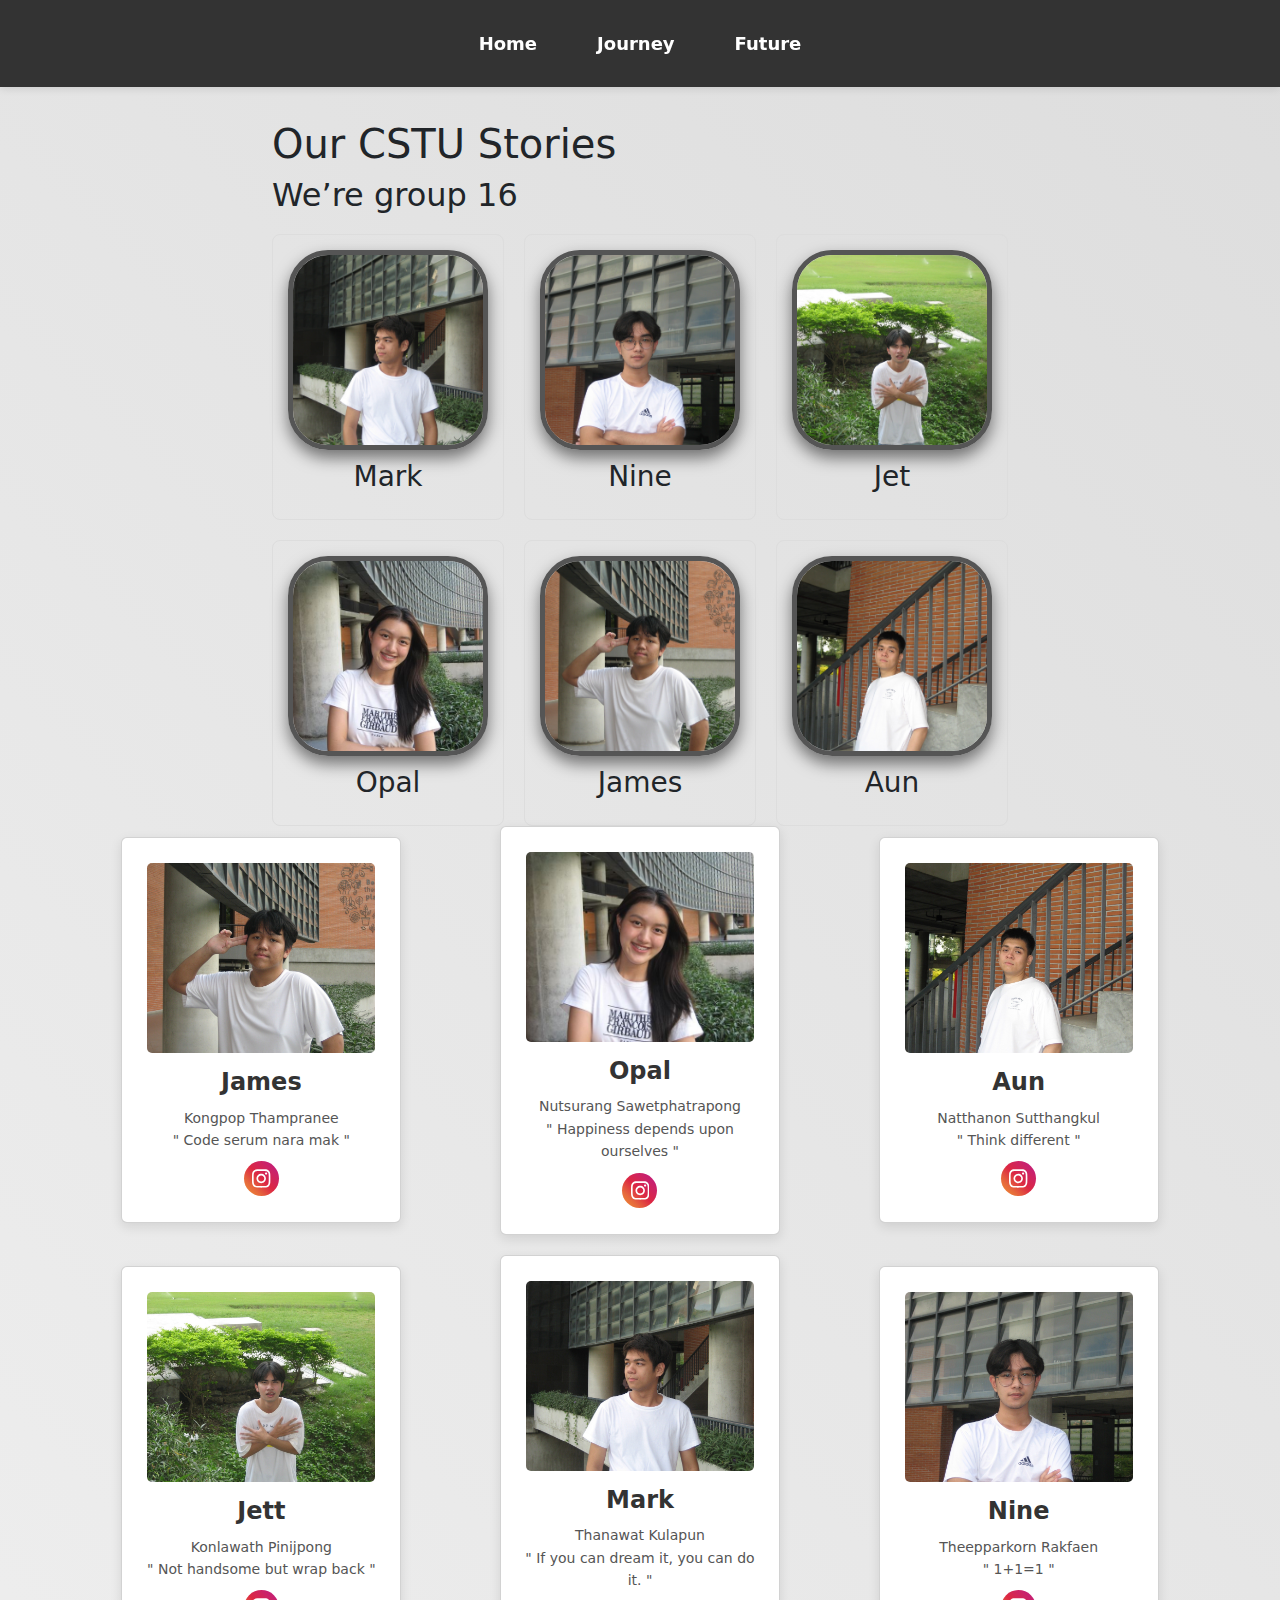
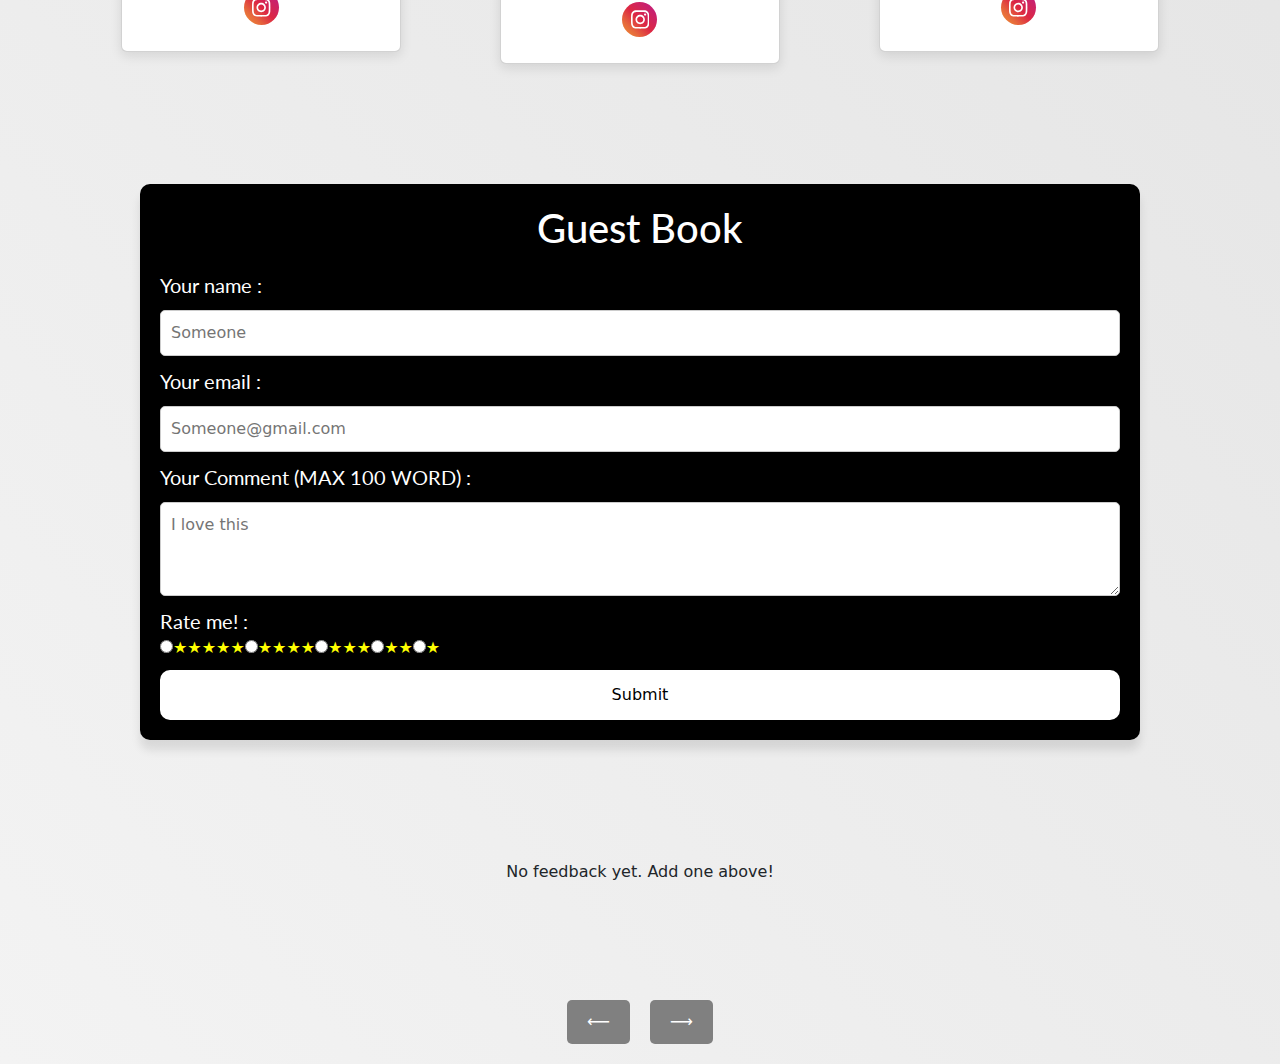
==== index.html @ e42bfc47 "Change homepage to index.html" ====
<!DOCTYPE html>
<html lang="en">
<head>
  <meta charset="UTF-8">
  <meta name="viewport" content="width=device-width, initial-scale=1.0">
  <title>Our CSTU Stories</title>
  <link rel="icon" type="image/png" href="resources/web-development.png">
  <link rel="stylesheet" href="homepage.css">

  <!-- bootstrap -->
  <link href="https://cdn.jsdelivr.net/npm/bootstrap@5.3.3/dist/css/bootstrap.min.css" rel="stylesheet" integrity="sha384-QWTKZyjpPEjISv5WaRU9OFeRpok6YctnYmDr5pNlyT2bRjXh0JMhjY6hW+ALEwIH" crossorigin="anonymous">
  <script src="https://cdn.jsdelivr.net/npm/bootstrap@5.3.3/dist/js/bootstrap.bundle.min.js" integrity="sha384-YvpcrYf0tY3lHB60NNkmXc5s9fDVZLESaAA55NDzOxhy9GkcIdslK1eN7N6jIeHz" crossorigin="anonymous"></script>
</head>

<body>
  <header>
    <nav>
      <a href="index.html">Home</a>
      <a href="Journey.html">Journey</a>
      <a href="future.html">Future</a>
    </nav>
  </header>
  
  <main>
    <h1>Our CSTU Stories</h1>
    <h2>We’re group 16</h2>

    <section class="profiles">
      <div class="profile">
        <img src="resources/mark.jpg" alt="Mark">
        <h3>Mark</h3>
      </div>
      <div class="profile">
        <img src="resources/nay.jpg" alt="Nine">
        <h3>Nine</h3>
      </div>
      <div class="profile">
        <img src="resources/jett.jpg" alt="Jet">
        <h3>Jet</h3>
      </div>
      <div class="profile">
        <img src="resources/opal2.jpg" alt="Opal">
        <h3>Opal</h3>
      </div>
      <div class="profile">
        <img src="resources/James.jpg" alt="james">
        <h3>James</h3>
      </div>
      <div class="profile">
        <img src="resources/aun.jpg" alt="Aun">
        <h3>Aun</h3>
      </div>
    </section>
  </main>

  <div class="container">
    <div class="card">
      <div class="content">
        <img src="resources/James.jpg" alt="James">
        <h2>James</h2>
        <p>
          Kongpop Thampranee<br>
          " Code serum nara mak "<br>
          <a href="https://www.instagram.com/james_kongpop/">
            <button class="instagram" id="ins">
              <svg xmlns="http://www.w3.org/2000/svg" height="1.5em" viewBox="0 0 448 512" class="icon"><path d="M224.1 141c-63.6 0-114.9 51.3-114.9 114.9s51.3 114.9 114.9 114.9S339 319.5 339 255.9 287.7 141 224.1 141zm0 189.6c-41.1 0-74.7-33.5-74.7-74.7s33.5-74.7 74.7-74.7 74.7 33.5 74.7 74.7-33.6 74.7-74.7 74.7zm146.4-194.3c0 14.9-12 26.8-26.8 26.8-14.9 0-26.8-12-26.8-26.8s12-26.8 26.8-26.8 26.8 12 26.8 26.8zm76.1 27.2c-1.7-35.9-9.9-67.7-36.2-93.9-26.2-26.2-58-34.4-93.9-36.2-37-2.1-147.9-2.1-184.9 0-35.8 1.7-67.6 9.9-93.9 36.1s-34.4 58-36.2 93.9c-2.1 37-2.1 147.9 0 184.9 1.7 35.9 9.9 67.7 36.2 93.9s58 34.4 93.9 36.2c37 2.1 147.9 2.1 184.9 0 35.9-1.7 67.7-9.9 93.9-36.2 26.2-26.2 34.4-58 36.2-93.9 2.1-37 2.1-147.8 0-184.8zM398.8 388c-7.8 19.6-22.9 34.7-42.6 42.6-29.5 11.7-99.5 9-132.1 9s-102.7 2.6-132.1-9c-19.6-7.8-34.7-22.9-42.6-42.6-11.7-29.5-9-99.5-9-132.1s-2.6-102.7 9-132.1c7.8-19.6 22.9-34.7 42.6-42.6 29.5-11.7 99.5-9 132.1-9s102.7-2.6 132.1 9c19.6 7.8 34.7 22.9 42.6 42.6 11.7 29.5 9 99.5 9 132.1s2.7 102.7-9 132.1z"></path></svg>
              <span class="text">Instagram</span>
            </button>
          </a>
        </p>
      </div>
    </div>

    <div class="card">
      <div class="content">
        <img src="resources/opal2.jpg" alt="Opal">
        <h2>Opal</h2>
        <p>
          Nutsurang Sawetphatrapong<br>
          " Happiness depends upon ourselves "<br>
          <a href="https://www.instagram.com/nsr_swptp/">
            <button class="instagram" id="ins">
              <svg xmlns="http://www.w3.org/2000/svg" height="1.5em" viewBox="0 0 448 512" class="icon"><path d="M224.1 141c-63.6 0-114.9 51.3-114.9 114.9s51.3 114.9 114.9 114.9S339 319.5 339 255.9 287.7 141 224.1 141zm0 189.6c-41.1 0-74.7-33.5-74.7-74.7s33.5-74.7 74.7-74.7 74.7 33.5 74.7 74.7-33.6 74.7-74.7 74.7zm146.4-194.3c0 14.9-12 26.8-26.8 26.8-14.9 0-26.8-12-26.8-26.8s12-26.8 26.8-26.8 26.8 12 26.8 26.8zm76.1 27.2c-1.7-35.9-9.9-67.7-36.2-93.9-26.2-26.2-58-34.4-93.9-36.2-37-2.1-147.9-2.1-184.9 0-35.8 1.7-67.6 9.9-93.9 36.1s-34.4 58-36.2 93.9c-2.1 37-2.1 147.9 0 184.9 1.7 35.9 9.9 67.7 36.2 93.9s58 34.4 93.9 36.2c37 2.1 147.9 2.1 184.9 0 35.9-1.7 67.7-9.9 93.9-36.2 26.2-26.2 34.4-58 36.2-93.9 2.1-37 2.1-147.8 0-184.8zM398.8 388c-7.8 19.6-22.9 34.7-42.6 42.6-29.5 11.7-99.5 9-132.1 9s-102.7 2.6-132.1-9c-19.6-7.8-34.7-22.9-42.6-42.6-11.7-29.5-9-99.5-9-132.1s-2.6-102.7 9-132.1c7.8-19.6 22.9-34.7 42.6-42.6 29.5-11.7 99.5-9 132.1-9s102.7-2.6 132.1 9c19.6 7.8 34.7 22.9 42.6 42.6 11.7 29.5 9 99.5 9 132.1s2.7 102.7-9 132.1z"></path></svg>
              <span class="text">Instagram</span>
            </button>
          </a>
        </p>
      </div>
    </div>

    <div class="card">
      <div class="content">
        <img src="resources/aun.jpg" alt="Aun">
        <h2>Aun</h2>
        <p>
          Natthanon Sutthangkul<br>
          " Think different "<br>
          <a href="https://www.instagram.com/axnq.ns/">
            <button class="instagram" id="ins">
              <svg xmlns="http://www.w3.org/2000/svg" height="1.5em" viewBox="0 0 448 512" class="icon"><path d="M224.1 141c-63.6 0-114.9 51.3-114.9 114.9s51.3 114.9 114.9 114.9S339 319.5 339 255.9 287.7 141 224.1 141zm0 189.6c-41.1 0-74.7-33.5-74.7-74.7s33.5-74.7 74.7-74.7 74.7 33.5 74.7 74.7-33.6 74.7-74.7 74.7zm146.4-194.3c0 14.9-12 26.8-26.8 26.8-14.9 0-26.8-12-26.8-26.8s12-26.8 26.8-26.8 26.8 12 26.8 26.8zm76.1 27.2c-1.7-35.9-9.9-67.7-36.2-93.9-26.2-26.2-58-34.4-93.9-36.2-37-2.1-147.9-2.1-184.9 0-35.8 1.7-67.6 9.9-93.9 36.1s-34.4 58-36.2 93.9c-2.1 37-2.1 147.9 0 184.9 1.7 35.9 9.9 67.7 36.2 93.9s58 34.4 93.9 36.2c37 2.1 147.9 2.1 184.9 0 35.9-1.7 67.7-9.9 93.9-36.2 26.2-26.2 34.4-58 36.2-93.9 2.1-37 2.1-147.8 0-184.8zM398.8 388c-7.8 19.6-22.9 34.7-42.6 42.6-29.5 11.7-99.5 9-132.1 9s-102.7 2.6-132.1-9c-19.6-7.8-34.7-22.9-42.6-42.6-11.7-29.5-9-99.5-9-132.1s-2.6-102.7 9-132.1c7.8-19.6 22.9-34.7 42.6-42.6 29.5-11.7 99.5-9 132.1-9s102.7-2.6 132.1 9c19.6 7.8 34.7 22.9 42.6 42.6 11.7 29.5 9 99.5 9 132.1s2.7 102.7-9 132.1z"></path></svg>
              <span class="text">Instagram</span>
            </button>
          </a>
        </p>
      </div>
    </div>

    <div class="card">
      <div class="content">
        <img src="resources/jett.jpg" alt="Jett">
        <h2>Jett</h2>
        <p>
          Konlawath Pinijpong<br>
          " Not handsome but wrap back "<br>
          <a href="https://www.instagram.com/konlawath/">
            <button class="instagram" id="ins">
              <svg xmlns="http://www.w3.org/2000/svg" height="1.5em" viewBox="0 0 448 512" class="icon"><path d="M224.1 141c-63.6 0-114.9 51.3-114.9 114.9s51.3 114.9 114.9 114.9S339 319.5 339 255.9 287.7 141 224.1 141zm0 189.6c-41.1 0-74.7-33.5-74.7-74.7s33.5-74.7 74.7-74.7 74.7 33.5 74.7 74.7-33.6 74.7-74.7 74.7zm146.4-194.3c0 14.9-12 26.8-26.8 26.8-14.9 0-26.8-12-26.8-26.8s12-26.8 26.8-26.8 26.8 12 26.8 26.8zm76.1 27.2c-1.7-35.9-9.9-67.7-36.2-93.9-26.2-26.2-58-34.4-93.9-36.2-37-2.1-147.9-2.1-184.9 0-35.8 1.7-67.6 9.9-93.9 36.1s-34.4 58-36.2 93.9c-2.1 37-2.1 147.9 0 184.9 1.7 35.9 9.9 67.7 36.2 93.9s58 34.4 93.9 36.2c37 2.1 147.9 2.1 184.9 0 35.9-1.7 67.7-9.9 93.9-36.2 26.2-26.2 34.4-58 36.2-93.9 2.1-37 2.1-147.8 0-184.8zM398.8 388c-7.8 19.6-22.9 34.7-42.6 42.6-29.5 11.7-99.5 9-132.1 9s-102.7 2.6-132.1-9c-19.6-7.8-34.7-22.9-42.6-42.6-11.7-29.5-9-99.5-9-132.1s-2.6-102.7 9-132.1c7.8-19.6 22.9-34.7 42.6-42.6 29.5-11.7 99.5-9 132.1-9s102.7-2.6 132.1 9c19.6 7.8 34.7 22.9 42.6 42.6 11.7 29.5 9 99.5 9 132.1s2.7 102.7-9 132.1z"></path></svg>
              <span class="text">Instagram</span>
            </button>
          </a>
        </p>
      </div>
    </div>

    <div class="card">
      <div class="content">
        <img src="resources/mark.jpg" alt="Mark">
        <h2>Mark</h2>
        <p>
          Thanawat Kulapun<br>
          " If you can dream it, you can do it. "<br>
          <a href="https://www.instagram.com/mark.thku/">
            <button class="instagram" id="ins">
              <svg xmlns="http://www.w3.org/2000/svg" height="1.5em" viewBox="0 0 448 512" class="icon"><path d="M224.1 141c-63.6 0-114.9 51.3-114.9 114.9s51.3 114.9 114.9 114.9S339 319.5 339 255.9 287.7 141 224.1 141zm0 189.6c-41.1 0-74.7-33.5-74.7-74.7s33.5-74.7 74.7-74.7 74.7 33.5 74.7 74.7-33.6 74.7-74.7 74.7zm146.4-194.3c0 14.9-12 26.8-26.8 26.8-14.9 0-26.8-12-26.8-26.8s12-26.8 26.8-26.8 26.8 12 26.8 26.8zm76.1 27.2c-1.7-35.9-9.9-67.7-36.2-93.9-26.2-26.2-58-34.4-93.9-36.2-37-2.1-147.9-2.1-184.9 0-35.8 1.7-67.6 9.9-93.9 36.1s-34.4 58-36.2 93.9c-2.1 37-2.1 147.9 0 184.9 1.7 35.9 9.9 67.7 36.2 93.9s58 34.4 93.9 36.2c37 2.1 147.9 2.1 184.9 0 35.9-1.7 67.7-9.9 93.9-36.2 26.2-26.2 34.4-58 36.2-93.9 2.1-37 2.1-147.8 0-184.8zM398.8 388c-7.8 19.6-22.9 34.7-42.6 42.6-29.5 11.7-99.5 9-132.1 9s-102.7 2.6-132.1-9c-19.6-7.8-34.7-22.9-42.6-42.6-11.7-29.5-9-99.5-9-132.1s-2.6-102.7 9-132.1c7.8-19.6 22.9-34.7 42.6-42.6 29.5-11.7 99.5-9 132.1-9s102.7-2.6 132.1 9c19.6 7.8 34.7 22.9 42.6 42.6 11.7 29.5 9 99.5 9 132.1s2.7 102.7-9 132.1z"></path></svg>
              <span class="text">Instagram</span>
            </button>
          </a>
        </p>
      </div>
    </div>

    <div class="card">
      <div class="content">
        <img src="resources/nay.jpg" alt="Nine">
        <h2>Nine</h2>
        <p>
          Theepparkorn Rakfaen<br>
          " 1+1=1 "<br>
          <a href="https://www.instagram.com/chardiznable/">
            <button class="instagram" id="ins">
              <svg xmlns="http://www.w3.org/2000/svg" height="1.5em" viewBox="0 0 448 512" class="icon"><path d="M224.1 141c-63.6 0-114.9 51.3-114.9 114.9s51.3 114.9 114.9 114.9S339 319.5 339 255.9 287.7 141 224.1 141zm0 189.6c-41.1 0-74.7-33.5-74.7-74.7s33.5-74.7 74.7-74.7 74.7 33.5 74.7 74.7-33.6 74.7-74.7 74.7zm146.4-194.3c0 14.9-12 26.8-26.8 26.8-14.9 0-26.8-12-26.8-26.8s12-26.8 26.8-26.8 26.8 12 26.8 26.8zm76.1 27.2c-1.7-35.9-9.9-67.7-36.2-93.9-26.2-26.2-58-34.4-93.9-36.2-37-2.1-147.9-2.1-184.9 0-35.8 1.7-67.6 9.9-93.9 36.1s-34.4 58-36.2 93.9c-2.1 37-2.1 147.9 0 184.9 1.7 35.9 9.9 67.7 36.2 93.9s58 34.4 93.9 36.2c37 2.1 147.9 2.1 184.9 0 35.9-1.7 67.7-9.9 93.9-36.2 26.2-26.2 34.4-58 36.2-93.9 2.1-37 2.1-147.8 0-184.8zM398.8 388c-7.8 19.6-22.9 34.7-42.6 42.6-29.5 11.7-99.5 9-132.1 9s-102.7 2.6-132.1-9c-19.6-7.8-34.7-22.9-42.6-42.6-11.7-29.5-9-99.5-9-132.1s-2.6-102.7 9-132.1c7.8-19.6 22.9-34.7 42.6-42.6 29.5-11.7 99.5-9 132.1-9s102.7-2.6 132.1 9c19.6 7.8 34.7 22.9 42.6 42.6 11.7 29.5 9 99.5 9 132.1s2.7 102.7-9 132.1z"></path></svg>
              <span class="text">Instagram</span>
            </button>
          </a>
        </p>
      </div>
    </div>
    
    <!-- Guest Book -->
    <div class="form-container">
      <form id="feedbackForm">
        <h1 id="Bigheader">Guest Book</h1>
        <label for="name" id="headerformTEXT">Your name :</label>
        <input type="text" id="name" placeholder="Someone" required>
    
        <label for="email" id="headerformTEXT">Your email :</label>
        <input type="email" id="emailInput" placeholder="Someone@gmail.com" required>
          
        <label for="commentInput" id="headerformTEXT">Your Comment (MAX 100 WORD) :</label>
        <textarea id="commentInput" rows="3" placeholder="I love this" required></textarea>
        
        <div>
          <label id="headerformTEXT">Rate me! :</label><br>
          <div class="Ratemecol">
            <div><input type="radio" id="5star" name="rate_me" value="5"><label for="5star">★★★★★</label></div>
            <div><input type="radio" id="4star" name="rate_me" value="4"><label for="4star">★★★★</label></div>
            <div><input type="radio" id="3star" name="rate_me" value="3"><label for="3star">★★★</label></div>
            <div><input type="radio" id="2star" name="rate_me" value="2"><label for="2star">★★</label></div>
            <div><input type="radio" id="1star" name="rate_me" value="1"><label for="1star">★</label></div>
          </div>
        </div>
        
        <button type="submit" class="button">Submit</button>
      </form>
    </div>
    
    <div class="feedback-container">
      <div class="feedback-slide" id="feedbackSlide">
        <p>No feedback yet. Add one above!</p>
      </div>
      <div class="controls">
        <button class="control-btn" id="prevBtn" disabled>⟵</button>
        <button class="control-btn" id="nextBtn" disabled>⟶</button>
      </div>
    </div>
  </div>
     
  <script src="guestbook.js"></script>
</body>
</html>
---- homepage.css ----
@import url('https://fonts.googleapis.com/css2?family=Baskervville+SC&family=Bodoni+Moda+SC:ital,opsz,wght@0,6..96,400..900;1,6..96,400..900&family=Edu+AU+VIC+WA+NT+Hand:wght@400..700&family=Lato:ital,wght@0,100;0,300;0,400;0,700;0,900;1,100;1,300;1,400;1,700;1,900&family=Protest+Revolution&family=Roboto:ital,wght@0,100;0,300;0,400;0,500;0,700;0,900;1,100;1,300;1,400;1,500;1,700;1,900&family=Syne:wght@400..800&display=swap');

* {
  margin: 0;
  padding: 0;
  box-sizing: border-box;
}


body {
  font-family: 'Arial', sans-serif;
  background-color: #f7f7f7;
  color: #333;
}


header {
  background-color: #333;
  padding: 20px 0;
  position: fixed;
  width: 100%;
  top: 0;
  left: 0;
  z-index: 1000;
  box-shadow: 0 2px 8px rgba(0, 0, 0, 0.1);
}

main{
  margin-top: 100px;
}

nav {
  display: flex;
  justify-content: center;
  align-items: center;
  gap: 30px;
}

nav a {
  text-decoration: none;
  color: #fff;
  font-size: 18px;
  font-weight: 600;
  padding: 10px 15px;
  border-radius: 8px;
  transition: all 0.3s ease;
}


nav a:hover {
  background-color: #1e90ff;
  color: #fff;
  transform: scale(1.1);
}


nav a.active {
  background-color: #ff6347;
  color: #fff;
}


html {
  scroll-behavior: smooth;
}


body {
  padding-top: 80px;
}


@media (max-width: 768px) {
  nav {
      flex-direction: column;
      gap: 20px;
  }
  nav a {
      font-size: 16px;
  }
}
  
h1, h2 {
  margin: 10px 0;
}
  
.profiles {
  display: grid;
  grid-template-columns: repeat(3, 1fr);
  gap: 20px;
  margin-top: 20px;
  transition: all 0.3s ease; 
}
  
.profile {
  border: 1px solid #ddd;
  padding: 15px;
  border-radius: 8px;
  text-align: center;
}
  
.profile img {
  width: 100%;
  max-width: 200px;
  border-radius: 50%;
  object-fit: cover;
}
  
.profile h3 {
  margin: 10px 0;
}
  
.profile p {
  margin: 5px 0;
  font-size: 0.9em;
  color: #555;
}
  
body {
  margin: 0;
  font-family: 'Arial', sans-serif;
  background-color: #f3ebeb;
  color: #050404;
  display: flex;
  justify-content: center;
  align-items: center;
  flex-direction: column;
  padding: 20px;
}
     
.container {
  display: flex;
  justify-content: space-around;
  align-items: center;
  gap: 20px;
  flex-wrap: wrap;
  width: 90%;
  max-width: 1200px;
}

.card {
  width: 280px;
  background-color: #fff;
  box-shadow: 0 4px 12px rgba(0, 0, 0, 0.1);
  border-radius: 15px;
  overflow: hidden;
  transform: translateY(0);
  transition: transform 0.3s ease-in-out, box-shadow 0.3s ease-in-out;
}

.card:hover {
  transform: translateY(-10px);
  box-shadow: 0 12px 24px rgba(0, 0, 0, 0.15);
}

.card .content {
  padding: 20px;
  text-align: center;
}

.card img {
  width: 100%;
  height: 200px;
  object-fit: cover;
  border-radius: 10px;
  border: 5px solid #fff;
  transition: transform 0.3s ease;
}

.card img:hover {
  transform: scale(1.05);
}

.card h2 {
  font-size: 24px;
  color: #333;
  margin: 10px 0;
  font-weight: bold;
}

.card p {
  font-size: 14px;
  color: #555;
  margin-top: 10px;
  line-height: 1.6;
}

.content a {
  display: flex;
  align-items: center;
  justify-content: center;
}

.instagram {
  border: none;
  border-radius: 50%;
  width: 35px;
  height: 35px;
  display: flex;
  align-items: center;
  justify-content: center;
  transition-duration: .4s;
  cursor: pointer;
  position: relative;
  top: 10px;
  background: #f09433;
  background: -moz-linear-gradient(45deg, #f09433 0%, #e6683c 25%, #dc2743 50%, #cc2366 75%, #bc1888 100%);
  background: -webkit-linear-gradient(45deg, #f09433 0%,#e6683c 25%,#dc2743 50%,#cc2366 75%,#bc1888 100%);
  background: linear-gradient(45deg, #f09433 0%,#e6683c 25%,#dc2743 50%,#cc2366 75%,#bc1888 100%);
  filter: progid:DXImageTransform.Microsoft.gradient( startColorstr='#f09433', endColorstr='#bc1888',GradientType=1 );
  overflow: hidden;
}

.icon {
  transition-duration: .3s;
}

.icon path {
  fill: white;
}

.text {
  position: absolute;
  color: rgb(255, 255, 255);
  width: 120px;
  font-weight: 600;
  opacity: 0;
  transition-duration: .4s;
}

.instagram:hover {
  width: 110px;
  transition-duration: .4s;
  border-radius: 30px;
}

.instagram:hover .text {
  opacity: 1;
  transition-duration: .4s;
}

.instagram:hover .icon {
  opacity: 0;
  transition-duration: .3s;
}

body {
  background: linear-gradient(45deg, #f3f3f3, #ddd);
}

.profile img {
  width: 100%;
  max-width: 200px;
  aspect-ratio: 1/1; 
  border-radius: 20%; 
  border: 5px solid #555; 
  object-fit: cover; 
  box-shadow: 0 8px 16px rgba(0, 0, 0, 0.5); 
  transition: transform 0.3s ease, box-shadow 0.3s ease; 
}
  
.profile img:hover {
  transform: scale(1.1); 
  box-shadow: 0 12px 24px rgba(0, 0, 0, 0.7); 
}

#headerformTEXT{
  font-family:'Lato', sans-serif;
  color: white;
  font-size: 20px;
}

#Bigheader{
  font-family:'Lato', sans-serif;
  text-align: center;   
}




/* .body {
    background-color: white;
    margin: 20px;
    display: flex;
    flex-direction: column;
    align-items: center;
  } */

.form-container {
  width: 100%;
  max-width: 1000px;
  margin-top: 100px;
}

form {
  display: flex;
  flex-direction: column;
  gap: 10px;
  color: white;
  background: black;
  padding: 20px;
  border-radius: 10px;
  box-shadow: 0 10px 10px rgba(0, 0, 0, 0.1);
}

input, textarea {
  padding: 10px;
  font-size: 16px;
  border: 1px solid #ccc;
  border-radius: 5px;
}

.button {
  padding: 10px;
  font-size: 16px;
  border:white;
  border-style: solid;
  border-radius: 10px;
  background-color: white;
  color: #000000;
  cursor: pointer;
}

button:disabled {
  background-color: #ccc;
  cursor: not-allowed;
}

.headerform{
  text-align: center;
}

.feedback-container {
  width: 100%;
  max-width: 1000px;
  position: relative;
  text-align: center;
}

.feedback-slide {
  display: flex;
  justify-content: center;
  align-items: center;
  overflow: hidden;
  height: 200px;
  margin: 20px 0;
}

.feedback-card {
  width: 100%;
  padding: 20px;
  background: ccc;
  border-radius: 10px;
  box-shadow:  0 10px 10px rgba(0, 0, 0, 0.1);
  display: flex;
  flex-direction: column;
  align-items: center;
  transition: transform 0.3s ease;
  background-color: black;
  color: white;
}

.feedback-content {
  font-size: 18px;
  margin-bottom: 15px;
  line-height: 1.6;
  filter: opacity(1);
}

.feedback-author {
  font-size: 14px;
  color: white;
}

.controls {
  display: flex;
  justify-content: center;
  margin-top: 10px;
}

.control-btn {
  background: black;
  color: white;
  border: none;
  padding: 10px 20px;
  margin: 0 10px;
  cursor: pointer;
  border-radius: 5px;
}

.control-btn:disabled {
  background: gray;
  cursor: not-allowed;
}

#error{
  color: red;
  font-size: small;
}

.Ratemecol{
  display: flex;
  flex-direction: row;
  color: yellow
}

/* ################## */


@media only screen and (max-width: 500px) {
  .Ratemecol{
    flex-direction: column;
  }
}

@media only screen and (max-width: 1000px) {
  .form-container {
    margin-top: 500px;
  }
}
  
@media only screen and (max-width: 768px) {
  .form-container {
    margin-top: 1800px;
  }
  main{
    margin-top: 250px;
  }
}
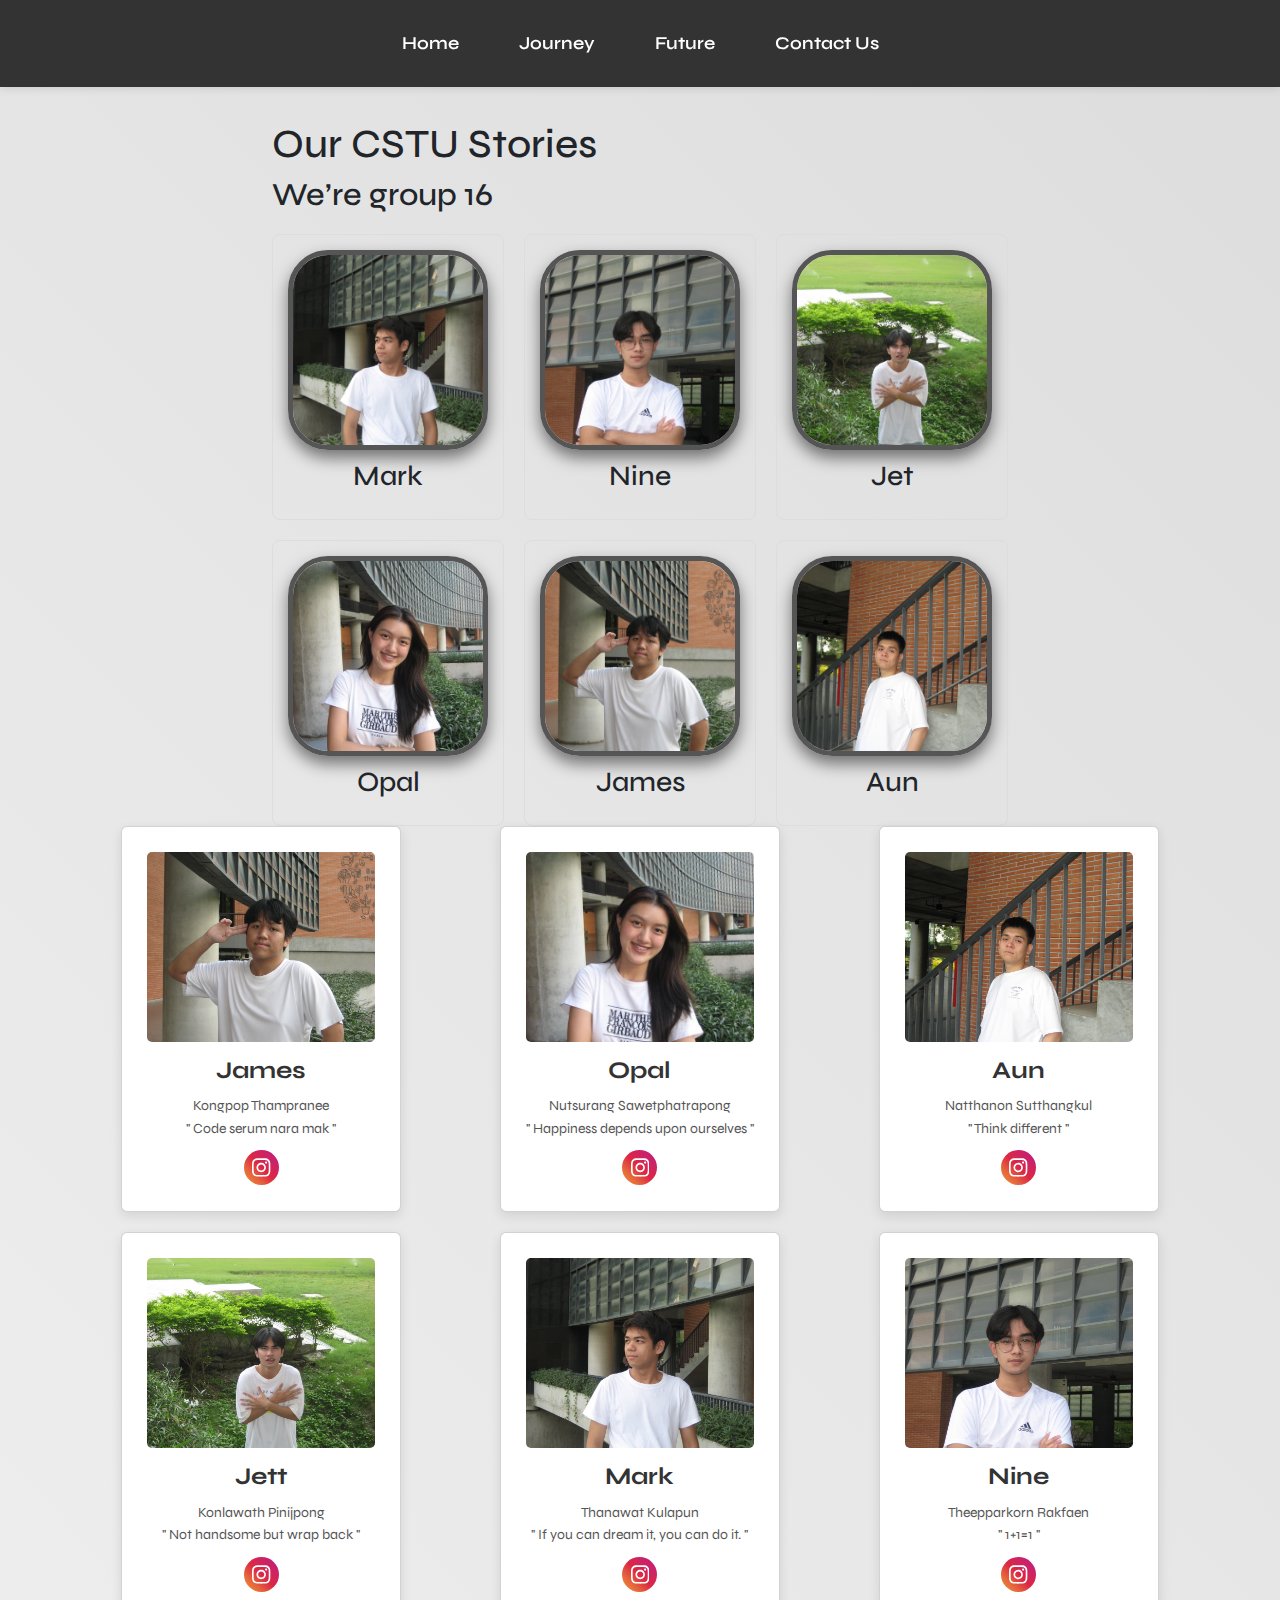
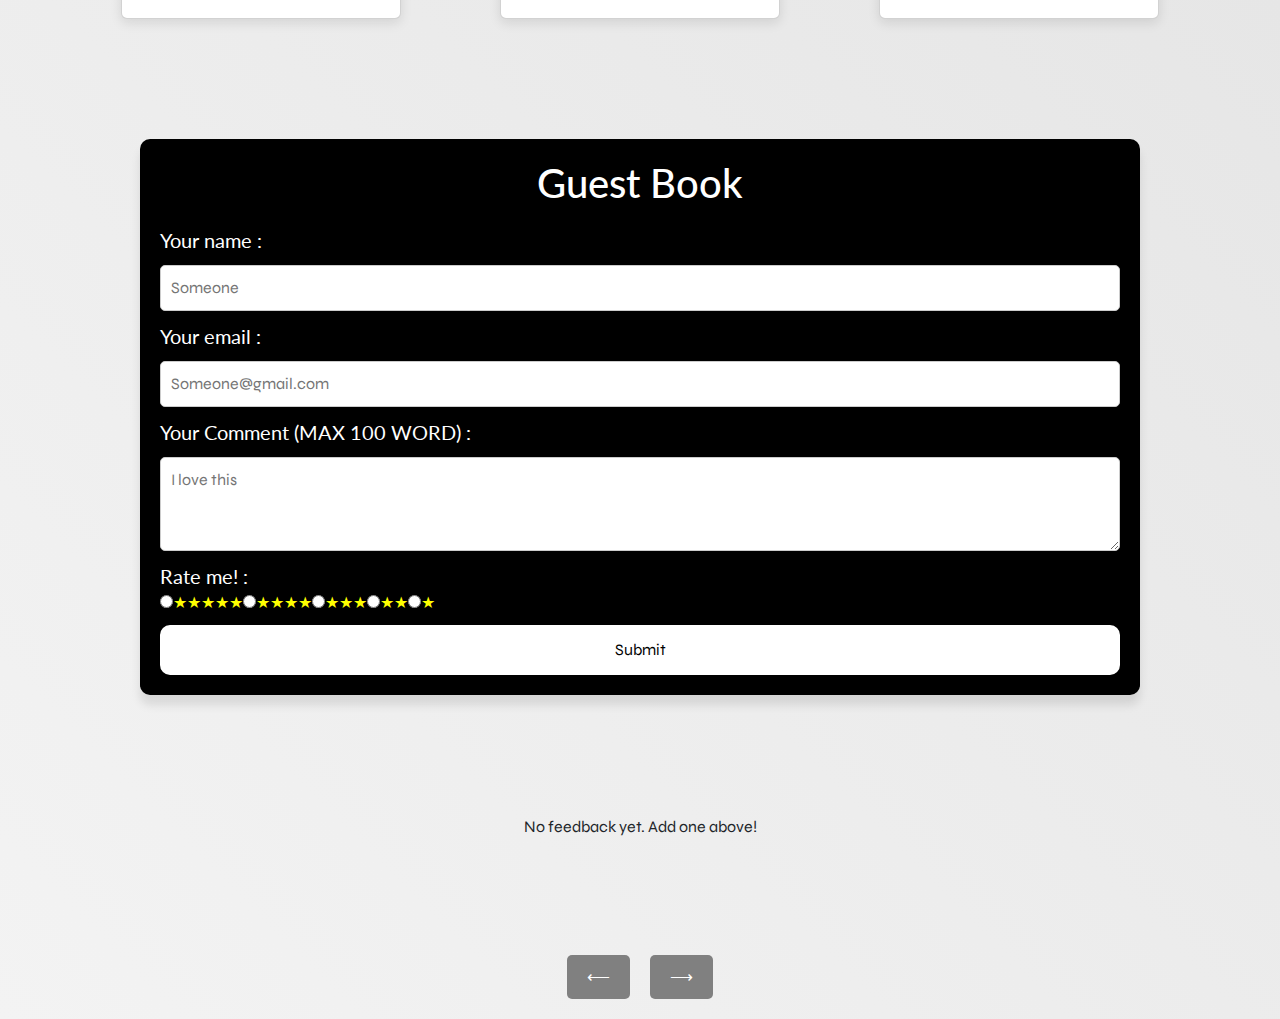
==== commit c49ae077: "update" ====
--- a/index.html
+++ b/index.html
@@ -18,6 +18,7 @@
       <a href="index.html">Home</a>
       <a href="Journey.html">Journey</a>
       <a href="future.html">Future</a>
+      <a href="#ins">Contact Us</a>
     </nav>
   </header>
   
--- a/homepage.css
+++ b/homepage.css
@@ -1,11 +1,16 @@
 @import url('https://fonts.googleapis.com/css2?family=Baskervville+SC&family=Bodoni+Moda+SC:ital,opsz,wght@0,6..96,400..900;1,6..96,400..900&family=Edu+AU+VIC+WA+NT+Hand:wght@400..700&family=Lato:ital,wght@0,100;0,300;0,400;0,700;0,900;1,100;1,300;1,400;1,700;1,900&family=Protest+Revolution&family=Roboto:ital,wght@0,100;0,300;0,400;0,500;0,700;0,900;1,100;1,300;1,400;1,500;1,700;1,900&family=Syne:wght@400..800&display=swap');
 
-* {
-  margin: 0;
-  padding: 0;
-  box-sizing: border-box;
-}
-
+*{
+    margin: 0;
+    padding: 0;
+    box-sizing: border-box;
+    font-family: 'Syne', sans-serif;
+}
+
+html{
+  scroll-behavior: smooth;
+
+}
 
 body {
   font-family: 'Arial', sans-serif;
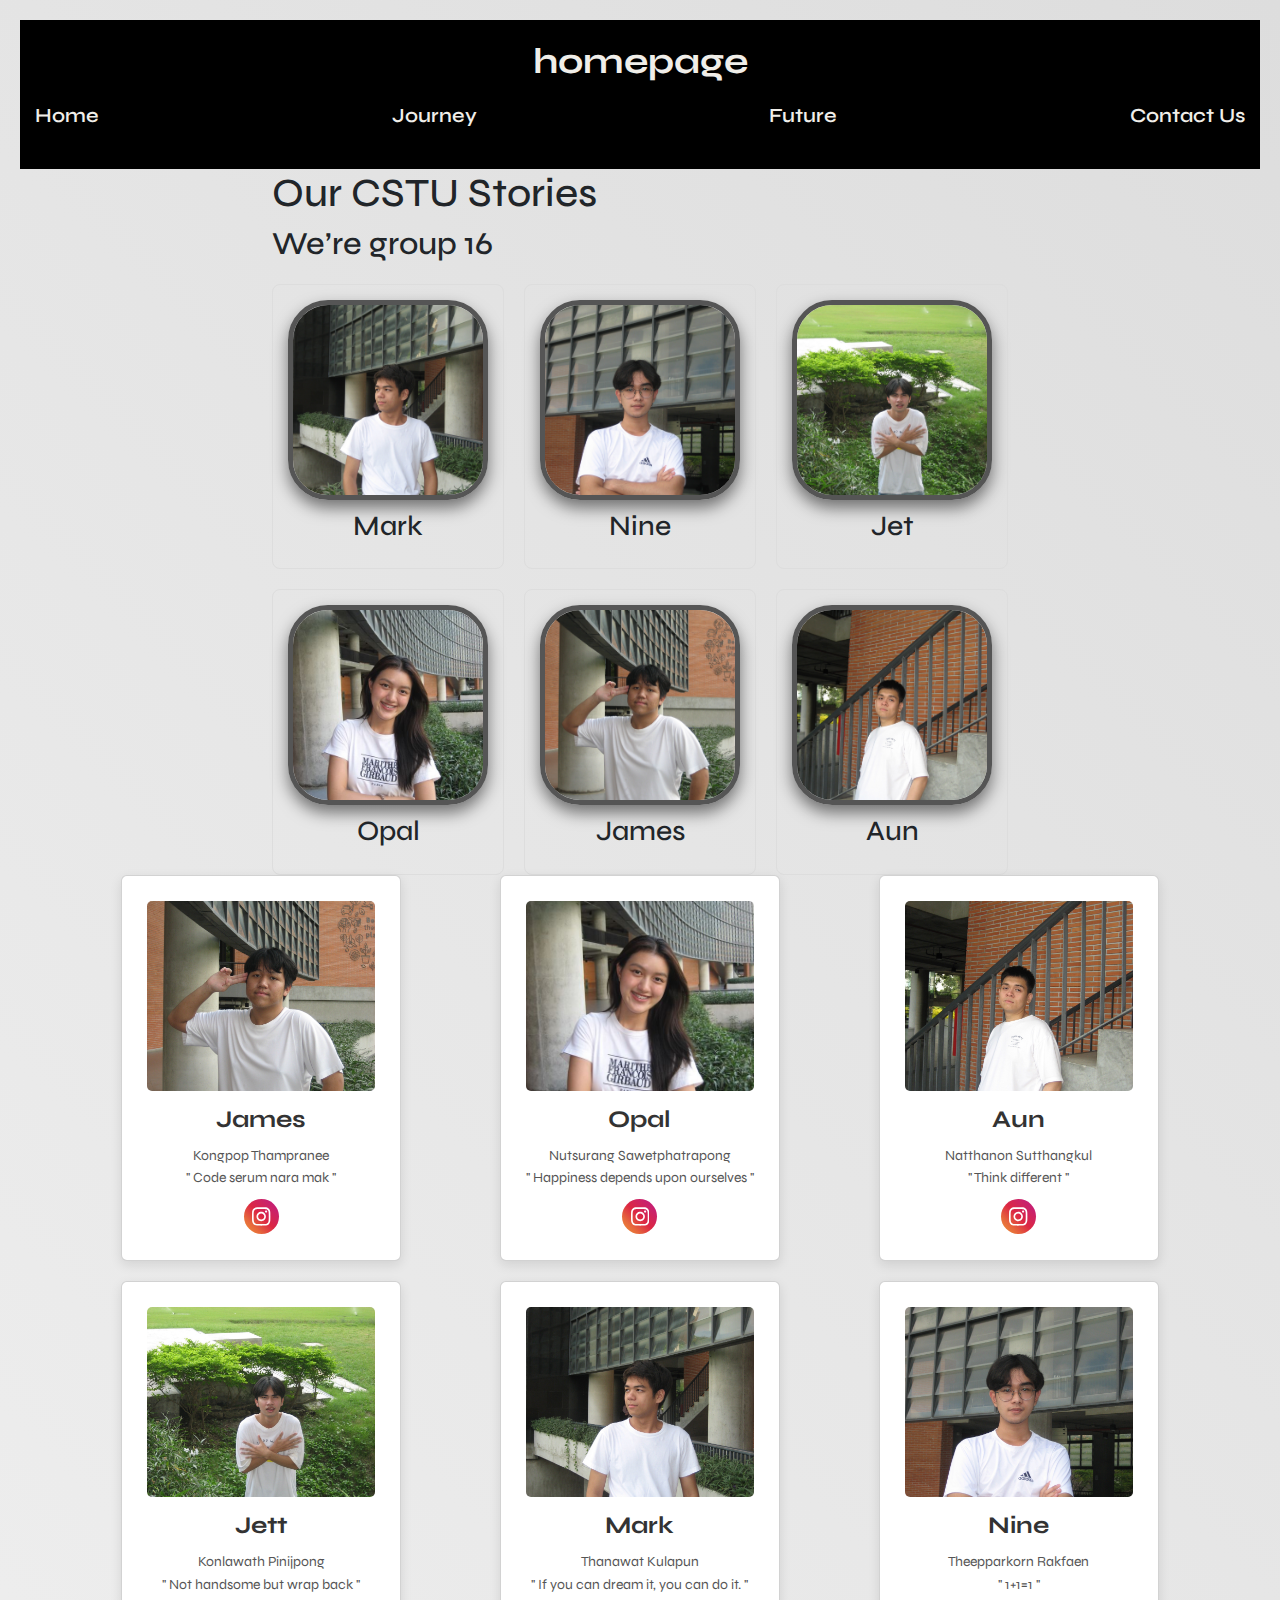
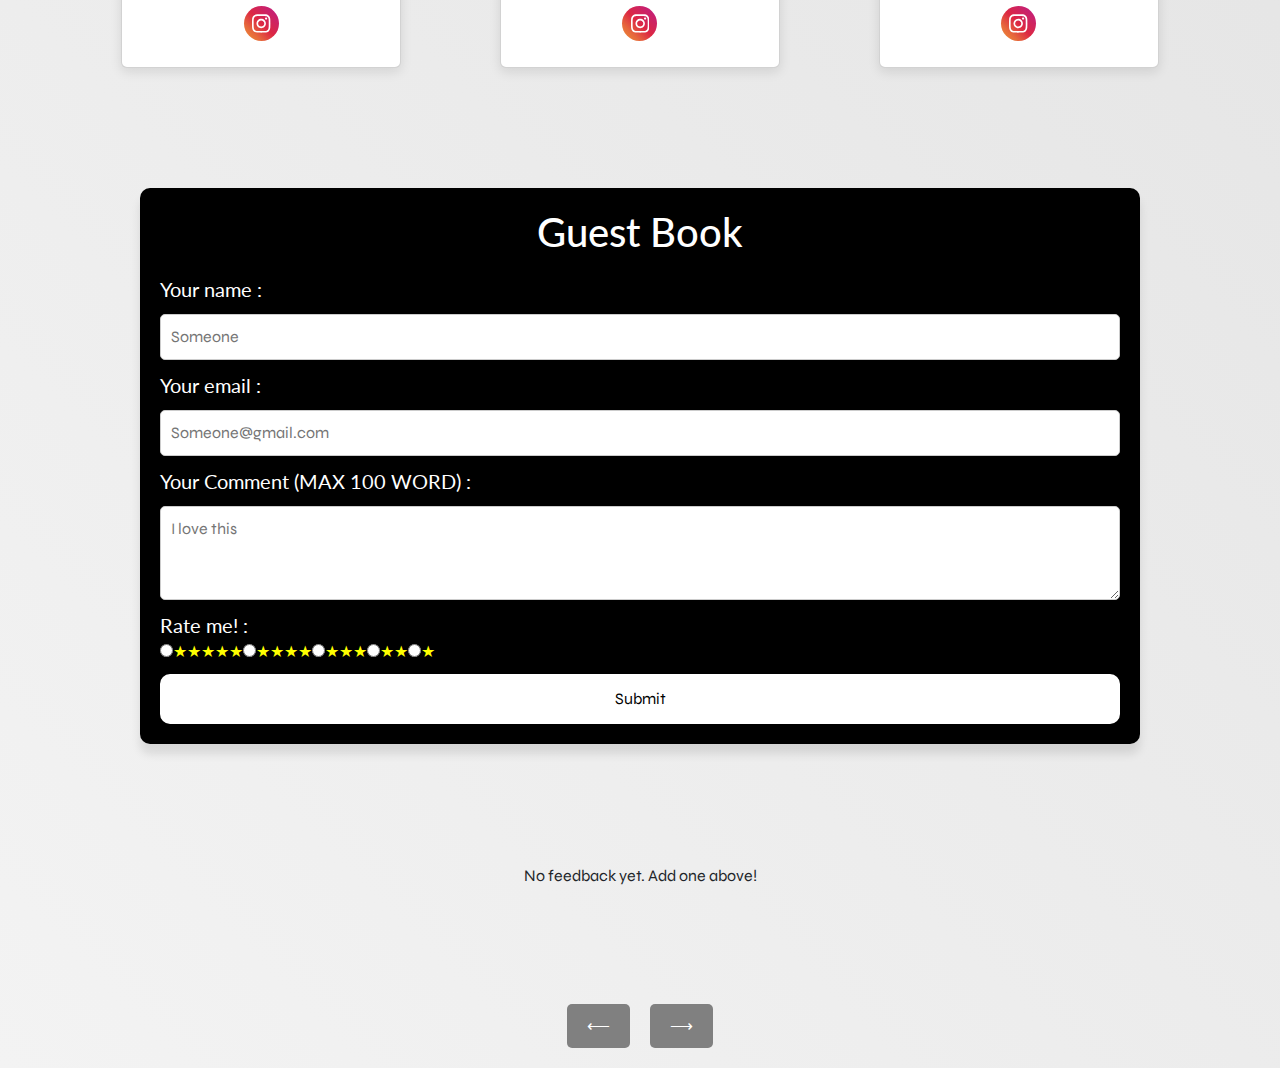
==== commit ca93503b: "updatebar" ====
--- a/index.html
+++ b/index.html
@@ -14,13 +14,14 @@
 
 <body>
   <header>
-    <nav>
-      <a href="index.html">Home</a>
-      <a href="Journey.html">Journey</a>
-      <a href="future.html">Future</a>
-      <a href="#ins">Contact Us</a>
+    <h4>homepage</h4> 
+    <nav class="navbar">
+        <a href="index.html">Home</a>
+        <a href="Journey.html">Journey</a>
+        <a href="future.html">Future</a>
+        <a href="#ins">Contact Us</a>
     </nav>
-  </header>
+</header>
   
   <main>
     <h1>Our CSTU Stories</h1>
--- a/homepage.css
+++ b/homepage.css
@@ -7,61 +7,66 @@
     font-family: 'Syne', sans-serif;
 }
 
-html{
-  scroll-behavior: smooth;
-
-}
-
-body {
-  font-family: 'Arial', sans-serif;
-  background-color: #f7f7f7;
-  color: #333;
-}
-
-
-header {
-  background-color: #333;
-  padding: 20px 0;
-  position: fixed;
-  width: 100%;
-  top: 0;
-  left: 0;
-  z-index: 1000;
-  box-shadow: 0 2px 8px rgba(0, 0, 0, 0.1);
-}
-
-main{
-  margin-top: 100px;
-}
-
-nav {
-  display: flex;
-  justify-content: center;
-  align-items: center;
-  gap: 30px;
-}
-
-nav a {
+
+
+body, html {
+  margin: 0;
+  padding: 0;
+  box-sizing: border-box;
+}
+
+header { 
+  width: 100%;
+  background-color: #000;
+  padding: 20px 0; 
+  text-align: center;
+}
+
+header h4 { 
+  color: #F0EEE9;
+  margin: 0;
+  font-size: 36px; 
+  font-weight: bold;
+  cursor: default;
+}
+
+.navbar { 
+  display: flex;
+  justify-content: center; 
+  gap: 60px; 
+  padding: 10px 0;
+}
+
+.navbar a { 
+  position: relative;
   text-decoration: none;
-  color: #fff;
-  font-size: 18px;
+  color: #F0EEE9;
+  font-size: 20px; 
   font-weight: 600;
   padding: 10px 15px;
-  border-radius: 8px;
+}
+
+.navbar a::before, .navbar a::after { 
+  content: "";
+  position: absolute;
+  height: 3px;
+  width: 0;
+  background-color: #D8E63C;
   transition: all 0.3s ease;
 }
 
-
-nav a:hover {
-  background-color: #1e90ff;
-  color: #fff;
-  transform: scale(1.1);
-}
-
-
-nav a.active {
-  background-color: #ff6347;
-  color: #fff;
+.navbar a:after { 
+  left: 0;
+  bottom: -5px; 
+}
+
+.navbar a:before { 
+  right: 0;
+  top: -5px; 
+}
+
+.navbar a:hover::after, .navbar a:hover::before { 
+  width: 100%;
 }
 
 
